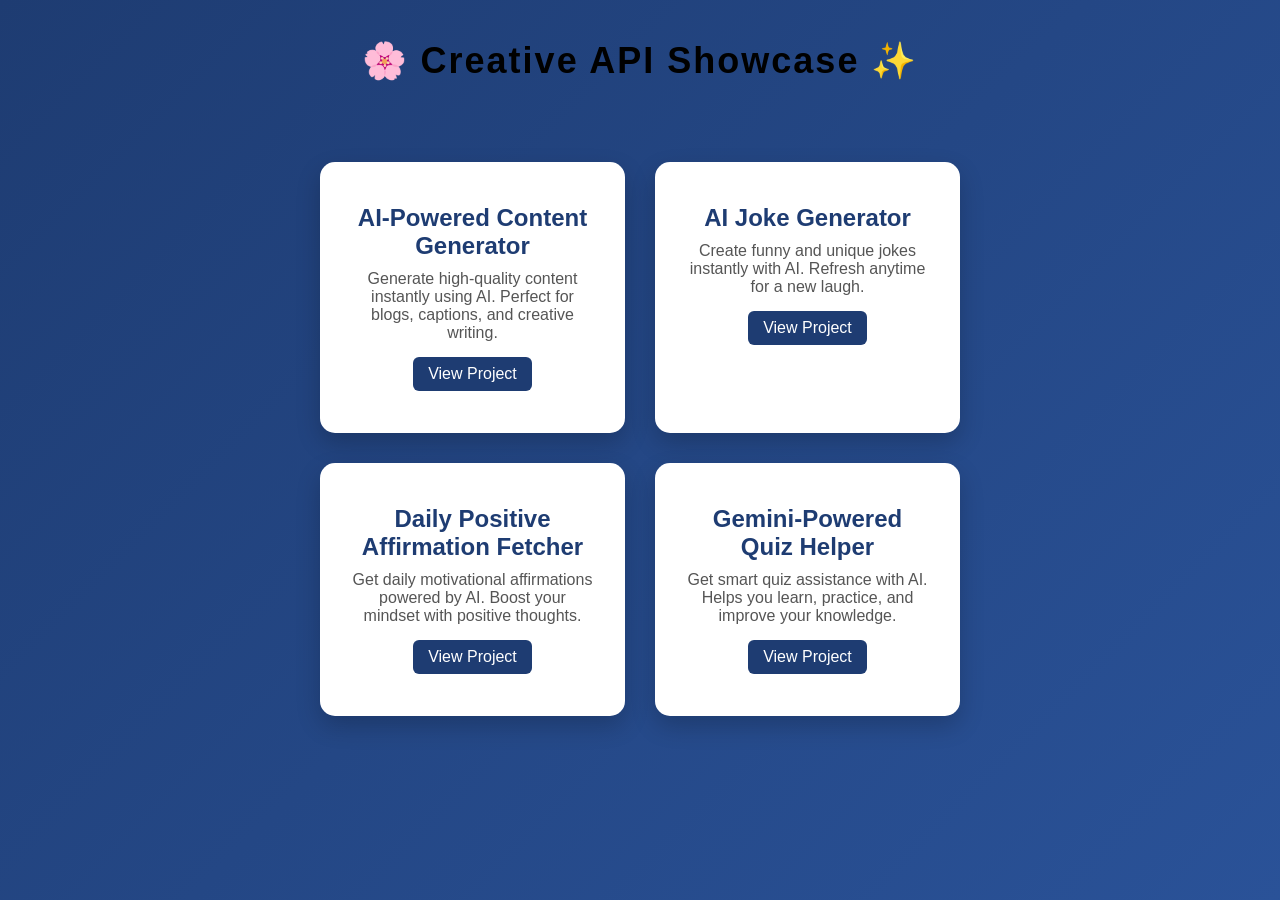
==== index.html @ 8dd86d15 "Add files via upload" ====
<!DOCTYPE html>
<html>
<head>
    <title>Javascipt Projects</title>
    <link rel="stylesheet" href="style.css">
    <link rel="stylesheet" href="style.css">
</head>
<body>

    <h1>🌸 Creative API Showcase ✨</h1>

    <div class="projects">

        <div class="card">
            <h2>AI-Powered Content Generator</h2>
            <p>Generate high-quality content instantly using AI. Perfect for blogs, captions, and creative writing.</p>
            <a href="gemini-ai-tool.html">View Project</a>
        </div>

        <div class="card">
            <h2>AI Joke Generator</h2>
            <p>Create funny and unique jokes instantly with AI. Refresh anytime for a new laugh.</p>
            <a href="Aijokegenrator.html">View Project</a>
        </div>

        <div class="card">
            <h2>Daily Positive Affirmation Fetcher</h2>
            <p>Get daily motivational affirmations powered by AI. Boost your mindset with positive thoughts.</p>
            <a href="positive-ai.html">View Project</a>
        </div>

        <div class="card">
            <h2>Gemini-Powered Quiz Helper</h2>
            <p>Get smart quiz assistance with AI. Helps you learn, practice, and improve your knowledge.</p>
            <a href="indexx.html">View Project</a>
        </div>

    </div>

</body>
</html>
---- style.css ----
* {
    margin: 0;
    padding: 0;
    box-sizing: border-box;
    font-family: Arial, sans-serif;
}

body {
    background: linear-gradient(135deg, #1e3c72, #2a5298);
    min-height: 100vh;
    display: flex;
    flex-direction: column;
    align-items: center;   
}

body::before {
  content: "";
  position: absolute;
  top: 0;
  left: 0;
  width: 100%;
  height: 100%;  
  background: 
  url("https://i.pinimg.com/736x/09/02/ee/0902eee992301f6e51f740bd3787b8d0.jpg") no-repeat center/cover;
  filter: blur(20px);
  z-index: -1;
}



h1 {
    margin: 40px 0;
    color:black;
    font-size: 36px;
    letter-spacing: 2px;
    font-weight: bold;
}

.projects {
    width: 50%;
    display: grid;
    grid-template-columns: repeat(2, 1fr);
    gap: 30px;
    margin: auto;
    margin-top: 40px;
    
}

.card {
    background: white;
    padding: 40px 30px;
    border-radius: 15px;
    text-align: center;
    box-shadow: 0 10px 25px rgba(0, 0, 0, 0.2);
    transition: 0.3s ease;
    border: 2px solid rgba(255, 255, 255, 0.6);
  
}

.card:hover {
    transform: translateY(-8px);
}

.card h2 {
    margin-bottom: 10px;
    color: #1e3c72;
}

.card p {
    margin-bottom: 15px;
    color: #555;
}

.card a {
    display: inline-block;
    text-decoration: none;
    background-color: #1e3c72;
    color: white;
    padding: 8px 15px;
    border-radius: 6px;
    transition: 0.3s;
}

.card a:hover {
    background-color: #2a5298;
}
---- style.css ----
* {
    margin: 0;
    padding: 0;
    box-sizing: border-box;
    font-family: Arial, sans-serif;
}

body {
    background: linear-gradient(135deg, #1e3c72, #2a5298);
    min-height: 100vh;
    display: flex;
    flex-direction: column;
    align-items: center;   
}

body::before {
  content: "";
  position: absolute;
  top: 0;
  left: 0;
  width: 100%;
  height: 100%;  
  background: 
  url("https://i.pinimg.com/736x/09/02/ee/0902eee992301f6e51f740bd3787b8d0.jpg") no-repeat center/cover;
  filter: blur(20px);
  z-index: -1;
}



h1 {
    margin: 40px 0;
    color:black;
    font-size: 36px;
    letter-spacing: 2px;
    font-weight: bold;
}

.projects {
    width: 50%;
    display: grid;
    grid-template-columns: repeat(2, 1fr);
    gap: 30px;
    margin: auto;
    margin-top: 40px;
    
}

.card {
    background: white;
    padding: 40px 30px;
    border-radius: 15px;
    text-align: center;
    box-shadow: 0 10px 25px rgba(0, 0, 0, 0.2);
    transition: 0.3s ease;
    border: 2px solid rgba(255, 255, 255, 0.6);
  
}

.card:hover {
    transform: translateY(-8px);
}

.card h2 {
    margin-bottom: 10px;
    color: #1e3c72;
}

.card p {
    margin-bottom: 15px;
    color: #555;
}

.card a {
    display: inline-block;
    text-decoration: none;
    background-color: #1e3c72;
    color: white;
    padding: 8px 15px;
    border-radius: 6px;
    transition: 0.3s;
}

.card a:hover {
    background-color: #2a5298;
}
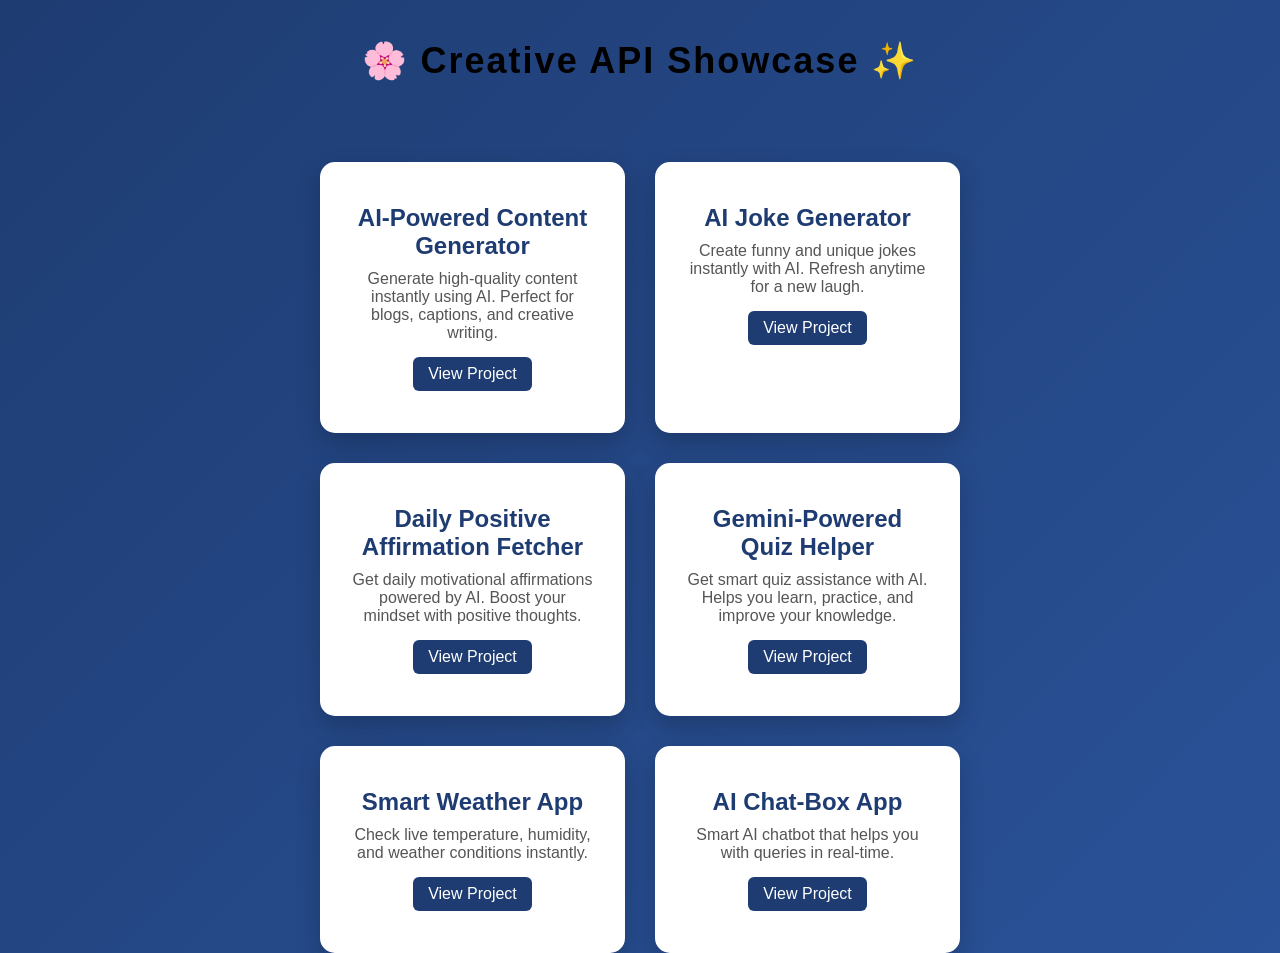
==== commit 21e12a3e: "Update index.html" ====
--- a/index.html
+++ b/index.html
@@ -34,8 +34,19 @@
             <p>Get smart quiz assistance with AI. Helps you learn, practice, and improve your knowledge.</p>
             <a href="indexx.html">View Project</a>
         </div>
+         <div class="card">
+            <h2>Smart Weather App</h2>
+            <p>Check live temperature, humidity, and weather conditions instantly.</p>
+            <a href="weather.html">View Project</a>
+        </div>
+         <div class="card">
+            <h2>AI Chat-Box App</h2>
+            <p>Smart AI chatbot that helps you with queries in real-time.</p>
+            <a href="aichatbox.html">View Project</a>
+        </div>
+
 
     </div>
 
 </body>
-</html>+</html>
